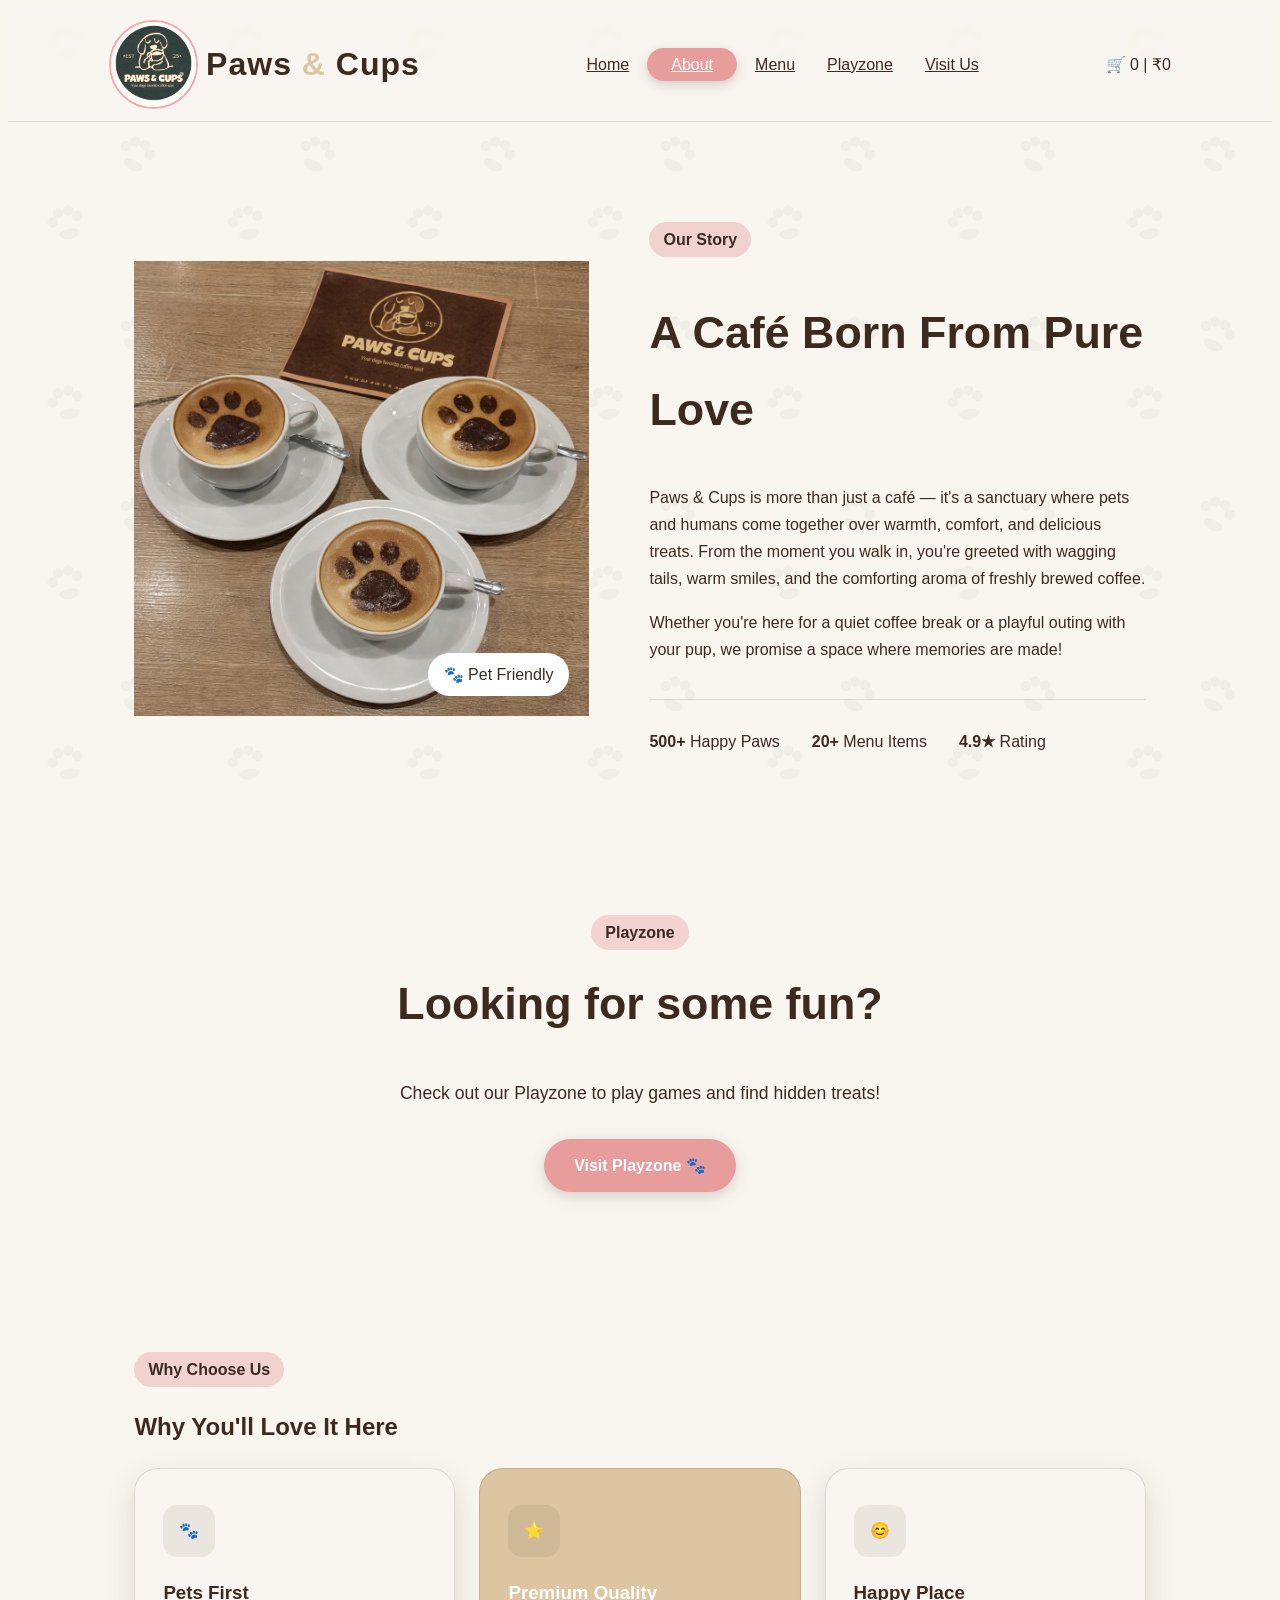
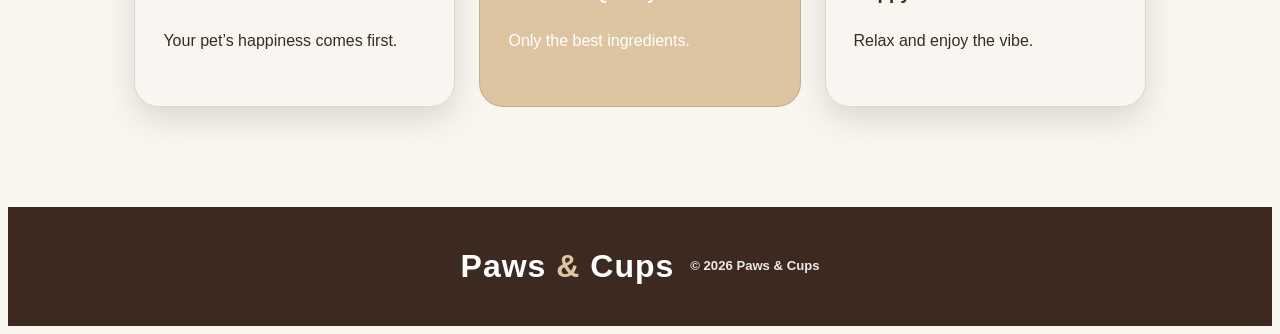
==== about2.html @ 86955c1f "Initial commit: Paws & Cups website redesign" ====
<!DOCTYPE html>
<html lang="en">
<head>
<meta charset="UTF-8">
<meta name="viewport" content="width=device-width, initial-scale=1.0">
<title>About Us - Paws & Cups</title>

<link rel="stylesheet" href="style2.css?v=2">
</head>
<body>
<!-- NAVBAR -->
<header>
  <nav class="navbar">
    <div class="logo-area">
      <img src="images/logo.png" class="logo">
      <span class="cafe-name">Paws <span class="and-sign">&</span> Cups</span>
    </div>

    <ul class="nav-links">
      <li><a href="index2.html">Home</a></li>
      <li><a href="about2.html" class="active-link">About</a></li>
      <li><a href="menu2.html">Menu</a></li>
      <li><a href="Playzone.html">Playzone</a></li>
      <li><a href="contact2.html">Visit Us</a></li>
    </ul>
    <div class="menu-icon">☰</div>

<div class="cart-box">
  🛒 <span id="cart-count">0</span> | <span id="cart-total">₹0</span>
</div>
  </nav>
</header>

<!-- ABOUT -->
<section class="about">
  <div class="about-img-box">
    <img src="images/Cappuccino.png">
    <div class="about-img-note">🐾 Pet Friendly</div>
  </div>

  <div class="about-text">
    <span class="section-tag">Our Story</span>
    <h2>A Café Born From Pure Love</h2>
    <p>Paws & Cups is more than just a café — it's a sanctuary where pets and humans come together over warmth, comfort, and delicious treats.
    From the moment you walk in, you're greeted with wagging tails, warm smiles, and the comforting aroma of freshly brewed coffee.
    </p>
    <p>Whether you're here for a quiet coffee break or a playful outing with your pup, we promise a space where memories are made!</p>

    <div class="about-numbers">
      <div><strong>500+</strong><span> Happy Paws</span></div>
      <div><strong>20+</strong><span> Menu Items</span></div>
      <div><strong>4.9★</strong><span> Rating</span></div>
    </div>
  </div>
</section>

<!-- PLAYZONE CTA -->
<section style="text-align: center; padding: 60px 10%; background-color: var(--pink-light);">
  <span class="section-tag">Playzone</span>
  <h2 style="margin-top: 15px; font-family: var(--main-font); font-size: clamp(2rem, 3.5vw, 2.8rem);">Looking for some fun?</h2>
  <p style="margin-bottom: 30px; font-weight: 500; font-size: 1.1rem;">Check out our Playzone to play games and find hidden treats!</p>
  <a href="Playzone.html" class="pink-btn">Visit Playzone 🐾</a>
</section>

<!-- WHY -->
<section class="why">
  <span class="section-tag">Why Choose Us</span>
  <h2>Why You'll Love It Here</h2>

  <div class="why-row">
    <div class="why-box">
      <div class="why-icon">🐾</div>
      <h3>Pets First</h3>
      <p>Your pet’s happiness comes first.</p>
    </div>

    <div class="why-box why-box-pink">
      <div class="why-icon">⭐</div>
      <h3>Premium Quality</h3>
      <p>Only the best ingredients.</p>
    </div>

    <div class="why-box">
      <div class="why-icon">😊</div>
      <h3>Happy Place</h3>
      <p>Relax and enjoy the vibe.</p>
    </div>
  </div>
</section>

<footer>
  <div class="footer-middle">
    <span class="cafe-name small">Paws <span class="and-sign">&</span> Cups</span>
    <p>© 2026 Paws & Cups</p>
  </div>
</footer>
<script src="script.js"></script>
</body>
</html>
---- style2.css ----
:root {
  --pink-light:  #F9F6F0;
  --pink-mid:    #E89D9D;
  --pink-main:   #DDC5A2;
  --green:       #A9CDE5;
  --dark:        #3C2A21;
  --card-bg:     rgba(249, 246, 240, 0.9);
  --border:      rgba(60, 42, 33, 0.15);
  --pink-gradient:      #E89D9D;
  --pink-gradient-dark: #D68181;
  --box-shadow:  0 12px 30px rgba(60, 42, 33, 0.15);
  --round:       24px;
  --round-small: 14px;
  --main-font:   'Verdana', sans-serif;
}

html {
  scroll-behavior: smooth;
}
body {
  font-family: var(--main-font);
  background-color: var(--pink-light);
  background-image: url("data:image/svg+xml,%3Csvg width='120' height='120' xmlns='http://www.w3.org/2000/svg'%3E%3Cg fill='%233C2A21' fill-opacity='0.04'%3E%3Cg transform='translate(15, 15) rotate(-15)'%3E%3Cpath d='M25 32 C32 32 36 26 25 25 C14 24 18 32 25 32 Z' /%3E%3Ccircle cx='16' cy='18' r='3.5'/%3E%3Ccircle cx='21' cy='13' r='3.5'/%3E%3Ccircle cx='28' cy='13' r='3.5'/%3E%3Ccircle cx='33' cy='18' r='3.5'/%3E%3C/g%3E%3Cg transform='translate(75, 75) rotate(20)'%3E%3Cpath d='M25 32 C32 32 36 26 25 25 C14 24 18 32 25 32 Z' /%3E%3Ccircle cx='16' cy='18' r='3.5'/%3E%3Ccircle cx='21' cy='13' r='3.5'/%3E%3Ccircle cx='28' cy='13' r='3.5'/%3E%3Ccircle cx='33' cy='18' r='3.5'/%3E%3C/g%3E%3C/g%3E%3C/svg%3E");
  background-size: 180px 180px;
  background-attachment: fixed;
  color: var(--dark);
  line-height: 1.7;
  animation: fadeIn 0.8s ease-out forwards;
}
img {
  display: block;
  max-width: 100%;
}
.navbar {
  display: flex;
  justify-content: space-between;
  align-items: center;
  padding: 12px 8%;
  background: var(--card-bg);
  border-bottom: 1px solid var(--border);
}
.logo-area {
  display: flex;
  align-items: center;
  gap: 8px;
}
.logo {
  width: 85px;
  height: 85px;
  border-radius: 50%;
  object-fit: cover;
  border: 2px solid var(--pink-mid);
  filter: sepia(0.25) hue-rotate(-20deg) saturate(1.15);
}
.cafe-name {
  font-family: var(--main-font);
  font-size: 2rem;
  font-weight: 700;
  letter-spacing: 1px;
}
.and-sign {
  color: var(--pink-main);
}
.nav-links {
  display: flex;
  align-items: center;
  gap: 4px;
  list-style: none;
}
.menu-icon {
  display: none;
  font-size: 1.5rem;
}
.nav-links a {
  padding: 7px 14px;
  border-radius: 50px;
  color: var(--dark);
  font-weight: 500;
}
.nav-links a:hover {
  background: var(--pink-light);
  color: var(--green);
}
.active-link {
  background: var(--pink-gradient) !important;
  color: #fff !important;
  padding: 8px 24px !important;
  box-shadow: 0 4px 12px rgba(60, 42, 33, 0.2);
  transition: all 0.3s ease;
}
.active-link:hover {
  background: var(--pink-gradient-dark) !important;
  transform: translateY(-2px);
  box-shadow: 0 6px 16px rgba(60, 42, 33, 0.3);
}
.home-section {
  position: relative;
  min-height: 600px;
  height: 100vh;
  display: flex;
  align-items: center;
  justify-content: center;
  text-align: center;
  color: #fff;
  background: linear-gradient(rgba(60, 42, 33, 0.55), rgba(60, 42, 33, 0.55)), url('images/cafe.jpeg') center / cover no-repeat;
  background-attachment: fixed;
}
.home-text {
  position: relative;
  z-index: 2;
  max-width: 680px;
  margin: 0 auto;
  padding: 0 24px;
  text-shadow: 0 4px 15px rgba(0, 0, 0, 0.6);
}
.top-tag {
  display: inline-block;
  padding: 6px 18px;
  border-radius: 50px;
  border: 1px solid rgba(255, 255, 255, 0.6);
  background: transparent;
  color: #fff;
  margin-bottom: 24px;
  font-weight: 700;
  letter-spacing: 0.5px;
}
.home-section h1 {
  font-family: var(--main-font);
  font-size: clamp(2.6rem, 6vw, 4.2rem);
  line-height: 1.15;
}
.home-section p {
  color: #fff;
  margin-bottom: 36px;
  font-weight: 700;
  font-size: 1.1rem;
}
.home-buttons {
  display: flex;
  justify-content: center;
  gap: 14px;
}
.scroll-arrow {
  position: absolute;
  bottom: 24px;
}
.pink-btn,
.clear-btn {
  display: inline-block;
  text-decoration: none;
  border-radius: 50px;
  padding: 13px 30px;
  font-weight: 700;
  transition: all 0.3s ease;
}
.pink-btn {
  background: var(--pink-gradient);
  color: #fff;
  border: none;
  box-shadow: 0 4px 15px rgba(60, 42, 33, 0.2);
}
.pink-btn:hover {
  background: var(--pink-gradient-dark);
  box-shadow: 0 6px 20px rgba(60, 42, 33, 0.3);
  transform: translateY(-3px) scale(1.03);
}
.clear-btn {
  background: rgba(255, 255, 255, 0.15);
  color: #fff;
  border: 1px solid #fff;
}
.clear-btn:hover {
  background: #fff;
  color: var(--dark);
  transform: translateY(-3px) scale(1.03);
}
.about {
  display: flex;
  align-items: center;
  gap: 60px;
  padding: clamp(60px, 10vw, 100px) 10%;
  background: transparent;
}
.about-img-box {
  flex: 0 0 45%;
  position: relative;
}
.about-img-note {
  position: absolute;
  bottom: 20px;
  right: 20px;
  background: #fff;
  padding: 8px 16px;
  border-radius: 50px;
}
.about-text h2 {
  font-family: var(--main-font);
  font-size: clamp(2rem, 3.5vw, 2.8rem);
}
.about-numbers {
  display: flex;
  gap: 32px;
  margin-top: 36px;
  padding-top: 28px;
  border-top: 1px solid var(--border);
}
.offerings {
  padding: clamp(60px, 10vw, 100px) 10%;
  background: transparent;
}
.section-tag {
  display: inline-block;
  padding: 4px 14px;
  border-radius: 50px;
  background: rgba(232, 157, 157, 0.4);
  color: var(--dark);
  font-weight: 600;
}
.cards {
  display: flex;
  gap: 24px;
}
.card {
  flex: 1;
  padding: 36px 28px;
  border-radius: var(--round);
  background: var(--dark);
  color: #ffffff;
  border: 1px solid rgba(255, 255, 255, 0.1);
  box-shadow: 0 10px 30px rgba(60, 42, 33, 0.2);
}
.card:hover {
  transform: translateY(-8px);
  background: #4a352b;
  box-shadow: 0 15px 40px rgba(60, 42, 33, 0.35);
}
.card-icon {
  width: 56px;
  height: 56px;
  border-radius: 14px;
  display: flex;
  align-items: center;
  justify-content: center;
  background: var(--pink-main);
  margin-bottom: 20px;
  font-size: 1.5rem;
}
.card-special {
  background: var(--pink-mid);
  color: #ffffff;
  border-color: rgba(255, 255, 255, 0.2);
}
.card-label {
  display: inline-block;
  margin-top: 16px;
  padding: 4px 12px;
  border-radius: 50px;
  background: #ffffff;
  color: var(--dark);
  font-weight: 700;
  font-size: 0.85rem;
  box-shadow: 0 4px 10px rgba(0,0,0,0.1);
}
.menu {
  padding: clamp(60px, 10vw, 100px) 10%;
  background: transparent;
}
.menu-top-section {
  text-align: center;
  margin-bottom: 50px;
}
.menu-tag {
  font-size: 1.3rem;
  padding: 8px 20px;
}
.menu-title {
  font-family: var(--main-font);
  font-size: clamp(2.5rem, 4.5vw, 3.5rem);
  margin-top: 15px;
  margin-bottom: 30px;
}
.search-box {
  display: block;
  margin: 30px auto;
  padding: 18px 28px 18px 55px;
  font-size: 1.15rem;
  font-family: inherit;
  border-radius: 60px;
  border: 2px solid rgba(60, 42, 33, 0.1);
  width: 100%;
  max-width: 550px;
  outline: none;
  background: #ffffff url("data:image/svg+xml,%3Csvg xmlns='http://www.w3.org/2000/svg' width='20' height='20' viewBox='0 0 24 24' fill='none' stroke='%233C2A21' stroke-width='2' stroke-linecap='round' stroke-linejoin='round'%3E%3Ccircle cx='11' cy='11' r='8'%3E%3C/circle%3E%3Cline x1='21' y1='21' x2='16.65' y2='16.65'%3E%3C/line%3E%3C/svg%3E") no-repeat 22px center;
  box-shadow: 
    0 10px 25px rgba(60, 42, 33, 0.05),
    inset 0 2px 5px rgba(255, 255, 255, 0.5);
  transition: all 0.4s cubic-bezier(0.175, 0.885, 0.32, 1.275);
  color: var(--dark);
}

.search-box::placeholder {
  color: rgba(60, 42, 33, 0.4);
  font-weight: 400;
}

.search-box:focus {
  border-color: var(--pink-mid);
  width: 100%;
  max-width: 580px;
  box-shadow: 
    0 15px 35px rgba(232, 157, 157, 0.2),
    0 0 0 4px rgba(232, 157, 157, 0.05);
  transform: translateY(-2px);
}
.qty-control {
  display: flex;
  align-items: center;
  gap: 12px;
  background: rgba(232, 157, 157, 0.2);
  border-radius: 50px;
  padding: 4px 6px;
}
.qty-btn {
  background: var(--pink-main);
  color: #fff;
  border: none;
  border-radius: 50%;
  width: 28px;
  height: 28px;
  display: flex;
  align-items: center;
  justify-content: center;
  cursor: pointer;
  font-weight: bold;
  font-size: 1.2rem;
  transition: all 0.2s ease;
}
.qty-btn:hover {
  background: var(--pink-gradient-dark);
  transform: scale(1.1);
}
.qty-text {
  font-weight: bold;
  color: var(--dark);
  min-width: 20px;
}
.menu-row {
  display: flex;
  flex-wrap: wrap;
  justify-content: center;
  align-items: flex-start;
  gap: 24px;
}
.menu-card {
  flex: 1 1 300px;
  border-radius: var(--round);
  background: var(--dark);
  color: #fff;
  border: 1px solid var(--border);
  box-shadow: var(--box-shadow);
  cursor: pointer;
}
.menu-card-top {
  display: flex;
  flex-direction: column;
  align-items: center;
  gap: 6px;
  padding: 24px 20px 16px;
}
.menu-photo {
  width: 100%;
  height: 220px;
  object-fit: cover;
  display: block;
  border-top: 1px solid var(--border);
  border-bottom: 1px solid var(--border);
}
.menu-emoji {
  font-size: 28px;
}
.menu-list li {
  display: flex;
  justify-content: center;
  align-items: center;
  gap: 20px;
  padding: 16px 28px;
  text-align: center;
  border-bottom: 1px solid var(--border);
  cursor: pointer;
  transition: all 0.3s ease;
}
.menu-list li:hover { 
  background: rgba(232, 157, 157, 0.4); 
  transform: translateX(5px); 
}
.price {
  font-weight: 600;
  color: var(--pink-main);
}
.why {
  padding: clamp(60px, 10vw, 100px) 10%;
  background: transparent;
}
.why-row {
  display: flex;
  gap: 24px;
}
.why-box {
  flex: 1;
  padding: 36px 28px;
  border-radius: var(--round);
  background: var(--card-bg);
  border: 1px solid var(--border);
  box-shadow: var(--box-shadow);
  color: var(--dark);
}
.why-box-pink {
  background: var(--pink-main);
  color: #fff;
  box-shadow: none;
}
.why-icon {
  width: 52px;
  height: 52px;
  border-radius: 14px;
  display: flex;
  align-items: center;
  justify-content: center;
  margin-bottom: 20px;
  background: rgba(60, 42, 33, 0.08);
}
.contact {
  padding: clamp(60px, 10vw, 100px) 10%;
  background: transparent;
}
.contact-inner {
  display: flex;
  gap: 60px;
  max-width: 900px;
  margin: 0 auto;
}
.contact-details {
  display: flex;
  flex-direction: column;
  gap: 20px;
  flex: 1;
}
.contact-item {
  display: flex;
  align-items: flex-start;
  gap: 16px;
}
.contact-icon {
  width: 44px;
  height: 44px;
  border-radius: var(--round-small);
  background: var(--card-bg);
  border: 1px solid var(--border);
  display: flex;
  align-items: center;
  justify-content: center;
}
.contact-item:nth-child(1) .contact-icon { background-image: url('images/pin.jpeg');   background-repeat: no-repeat; background-position: center; background-size: 30px; }
.contact-item:nth-child(2) .contact-icon { background-image: url('images/phone.jpeg'); background-repeat: no-repeat; background-position: center; background-size: 30px; }
.contact-item:nth-child(3) .contact-icon { background-image: url('images/mail.jpeg');  background-repeat: no-repeat; background-position: center; background-size: 30px; }
.contact-item:nth-child(4) .contact-icon { background-image: url('images/clock.jpeg'); background-repeat: no-repeat; background-position: center; background-size: 30px; }

.contact-item strong {
  font-size: 0.75rem;
  font-weight: 600;
  letter-spacing: 0.08em;
  text-transform: uppercase;
  color: rgba(60, 42, 33, 0.5);
  margin-bottom: 2px;
}
.contact-item span {
  font-size: 0.93rem;
  font-weight: 500;
  color: var(--dark);
}
footer {
  background: var(--dark);
  padding: 32px 10%;
}
.footer-middle {
  display: flex;
  justify-content: center;
  align-items: center;
  gap: 16px;
  flex-wrap: wrap;
  text-align: center;
}
footer .cafe-name {
  color: #fff;
  font-weight: 700;
}
footer p {
  color: rgba(255, 255, 255, 0.9);
  font-size: 0.82rem;
  font-weight: 700;
}
@media (max-width: 900px) {
  .about { gap: 40px; }
  .cards, .menu-row, .why-row { gap: 16px; }
  .contact-inner { gap: 40px; }
}

@media (max-width: 768px) {
  .menu-icon { display: flex; cursor: pointer; }
  .cafe-name { font-size: 2rem; }
  .nav-links {
    position: absolute;
    top: 72px;
    right: 0;
    width: 220px;
    background: var(--pink-light);
    flex-direction: column;
    padding: 12px 0;
    display: none;
    box-shadow: var(--box-shadow);
    border-radius: 0 0 var(--round) var(--round);
    border: 1px solid var(--border);
    z-index: 1000;
  }
  .nav-links.active {
    display: flex;
  }

  .nav-links li a { display: block; padding: 10px 24px; }

  .cards, .menu-row, .why-row,.about,.contact-inner { flex-direction: column; }

  .footer-middle { flex-direction: column; }
}
@media (max-width: 480px) {
  .navbar { padding: 0 5%; }
  .home-section h1 { font-size: 2.3rem; }
}
@keyframes fadeIn {
  from { opacity: 0; transform: translateY(15px); }
  to   { opacity: 1; transform: translateY(0); }
}

/* ═══════════════════════════════════════════
   CONTACT PAGE — contact2.html
═══════════════════════════════════════════ */

/* Mode Strip */
.mode-strip {
  display: flex;
  align-items: center;
  justify-content: center;
  gap: 1.1rem;
  padding: 0.55rem 2rem;
  background: var(--card-bg);
  border-bottom: 1px solid var(--border);
}
.mode-label {
  font-size: 0.72rem;
  font-weight: 600;
  letter-spacing: 0.12em;
  text-transform: uppercase;
  color: rgba(60, 42, 33, 0.4);
  user-select: none;
  transition: color 0.3s;
}
.mode-label.on { color: var(--pink-mid); }

.toggle-pill {
  width: 50px;
  height: 25px;
  background: rgba(60, 42, 33, 0.12);
  border: 1.5px solid rgba(60, 42, 33, 0.15);
  border-radius: 13px;
  position: relative;
  cursor: pointer;
  transition: background 0.4s, border-color 0.4s;
  flex-shrink: 0;
  outline: none;
}
.toggle-pill.active { background: var(--pink-mid); border-color: var(--pink-mid); }
.toggle-knob {
  position: absolute;
  top: 2px; left: 2px;
  width: 17px; height: 17px;
  background: #fff;
  border-radius: 50%;
  transition: transform 0.4s cubic-bezier(0.34, 1.56, 0.64, 1);
  box-shadow: 0 1px 4px rgba(0,0,0,0.18);
}
.toggle-pill.active .toggle-knob { transform: translateX(25px); }

/* Contact page layout */
.contact-page {
  max-width: 1060px;
  margin: 0 auto;
  padding: clamp(40px, 6vw, 70px) 10% clamp(60px, 8vw, 100px);
}
.contact-hero {
  text-align: center;
  margin-bottom: 2.5rem;
}
.contact-hero h2 {
  font-family: var(--main-font);
  font-size: clamp(1.8rem, 4vw, 2.8rem);
  margin: 0.6rem 0 0.5rem;
}
.contact-hero p {
  color: rgba(60, 42, 33, 0.6);
  font-size: 0.95rem;
}
.contact-grid {
  display: grid;
  grid-template-columns: 1fr 1fr;
  gap: 1.6rem;
}

/* Contact Cards */
.contact-card {
  background: var(--card-bg);
  border: 1px solid var(--border);
  border-radius: var(--round);
  padding: 2rem;
  box-shadow: 0 6px 20px rgba(60, 42, 33, 0.08);
  transition: box-shadow 0.35s;
}
.contact-card:hover { box-shadow: var(--box-shadow); }
.contact-card-title {
  font-family: var(--main-font);
  font-size: 1.1rem;
  font-weight: 700;
  color: var(--dark);
  margin-bottom: 1.4rem;
}

/* Full-width cards */
.map-card, .msg-card { grid-column: 1 / -1; }

/* Form fields */
.field { display: flex; flex-direction: column; gap: 0.38rem; margin-bottom: 0.95rem; }
.field:last-of-type { margin-bottom: 0; }
.field label {
  font-size: 0.68rem;
  font-weight: 600;
  letter-spacing: 0.12em;
  text-transform: uppercase;
  color: rgba(60, 42, 33, 0.5);
}
.field input, .field select {
  background: rgba(255,255,255,0.75);
  border: 1.5px solid var(--border);
  border-radius: var(--round-small);
  padding: 0.62rem 0.92rem;
  font-family: var(--main-font);
  font-size: 0.88rem;
  color: var(--dark);
  outline: none;
  width: 100%;
  transition: border-color 0.3s, box-shadow 0.3s;
}
.field input::placeholder { color: rgba(60, 42, 33, 0.4); }
.field input:focus, .field select:focus {
  border-color: var(--pink-mid);
  box-shadow: 0 0 0 3px rgba(232, 157, 157, 0.2);
  background: #fff;
}
.contact-grid2 { display: grid; grid-template-columns: 1fr 1fr; gap: 0.9rem; }

/* Seat pills */
.seat-row { display: flex; gap: 0.5rem; flex-wrap: wrap; }
.seat-pill {
  padding: 0.4rem 0.9rem;
  border-radius: 50px;
  border: 1.5px solid var(--border);
  background: rgba(255,255,255,0.55);
  font-family: var(--main-font);
  font-size: 0.78rem;
  font-weight: 500;
  color: rgba(60, 42, 33, 0.7);
  cursor: pointer;
  user-select: none;
  transition: all 0.28s ease;
}
.seat-pill:hover { border-color: var(--pink-mid); color: var(--pink-mid); background: rgba(232,157,157,0.07); }
.seat-pill.sel {
  background: var(--pink-gradient);
  border-color: var(--pink-gradient);
  color: #fff;
  font-weight: 600;
  box-shadow: 0 3px 12px rgba(232,157,157,0.35);
}

/* Birthday toggle */
.bday-toggle {
  display: flex;
  align-items: center;
  justify-content: space-between;
  padding: 0.85rem 1.1rem;
  margin: 1rem 0;
  background: rgba(255,255,255,0.5);
  border: 1.5px dashed var(--border);
  border-radius: var(--round-small);
  cursor: pointer;
  transition: background 0.3s, border-color 0.3s;
}
.bday-toggle:hover { background: rgba(232,157,157,0.06); border-color: var(--pink-mid); }
.bday-toggle.on { background: rgba(232,157,157,0.08); border-color: var(--pink-mid); border-style: solid; }
.bday-left { display: flex; align-items: center; gap: 0.75rem; }
.bday-icon { font-size: 1.05rem; line-height: 1; }
.bday-text { font-size: 0.86rem; font-weight: 500; color: var(--dark); }
.bday-sub { font-size: 0.71rem; color: rgba(60, 42, 33, 0.5); margin-top: 0.1rem; }
.bday-check-box {
  width: 21px; height: 21px;
  border-radius: 6px;
  border: 1.5px solid var(--border);
  background: #fff;
  display: flex; align-items: center; justify-content: center;
  flex-shrink: 0;
  font-size: 0; color: #fff;
  transition: all 0.3s ease;
}
.bday-toggle.on .bday-check-box { background: var(--pink-mid); border-color: var(--pink-mid); font-size: 11px; }

/* Book button (extends .pink-btn) */
.book-btn {
  width: 100%;
  margin-top: 0.5rem;
  border-radius: 50px;
  position: relative;
  overflow: hidden;
}
.btn-ripple {
  position: absolute;
  border-radius: 50%;
  background: rgba(255,255,255,0.28);
  transform: scale(0);
  animation: rpl 0.55s linear;
  pointer-events: none;
}
@keyframes rpl { to { transform: scale(4); opacity: 0; } }

/* Info card items */
.info-item {
  display: flex;
  align-items: flex-start;
  gap: 1rem;
  padding: 1rem 0;
  border-bottom: 1px solid var(--border);
  transition: padding-left 0.3s;
}
.info-item:last-child { border-bottom: none; padding-bottom: 0; }
.info-item:first-child { padding-top: 0; }
.info-item:hover { padding-left: 4px; }
.info-icon {
  width: 36px; height: 36px;
  background: var(--card-bg);
  border: 1px solid var(--border);
  border-radius: var(--round-small);
  display: flex; align-items: center; justify-content: center;
  flex-shrink: 0; font-size: 0.95rem;
  transition: background 0.3s, transform 0.3s;
}
.info-item:hover .info-icon { background: var(--pink-mid); transform: scale(1.06); }
.info-label {
  font-size: 0.67rem;
  font-weight: 600;
  text-transform: uppercase;
  letter-spacing: 0.11em;
  color: rgba(60, 42, 33, 0.5);
  margin-bottom: 0.2rem;
}
.info-val { font-size: 0.9rem; color: var(--dark); }
.yappy { display: none; font-size: 0.75rem; font-weight: 600; color: var(--pink-mid); margin-top: 0.25rem; }
body.pet-mode .yappy { display: block; }
body.pet-mode .hours-val { opacity: 0.4; text-decoration: line-through; }

/* Map card */
.map-wrap {
  width: 100%;
  height: 210px;
  border-radius: var(--round-small);
  background: rgba(249,246,240,0.6);
  position: relative;
  overflow: hidden;
  border: 1px solid var(--border);
}
.map-wrap::before {
  content: '';
  position: absolute;
  inset: 0;
  background:
    linear-gradient(90deg, transparent 45%, rgba(255,255,255,0.5) 45%, rgba(255,255,255,0.5) 55%, transparent 55%),
    linear-gradient(0deg, transparent 35%, rgba(255,255,255,0.5) 35%, rgba(255,255,255,0.5) 45%, transparent 45%);
}
.map-block { position: absolute; background: rgba(60, 42, 33, 0.08); border-radius: 3px; }
.map-pin-wrap {
  position: absolute;
  top: 50%; left: 50%;
  transform: translate(-50%, -60%);
  display: flex; flex-direction: column; align-items: center;
  animation: mapfloat 3.5s ease-in-out infinite;
}
@keyframes mapfloat {
  0%, 100% { transform: translate(-50%, -60%); }
  50% { transform: translate(-50%, -68%); }
}
.map-bubble {
  background: var(--pink-gradient);
  color: #fff;
  padding: 0.48rem 1.1rem;
  border-radius: 50px;
  font-size: 0.8rem;
  font-weight: 600;
  white-space: nowrap;
  box-shadow: 0 4px 18px rgba(232,157,157,0.4);
  letter-spacing: 0.03em;
  display: flex; align-items: center; gap: 0.45rem;
}
.map-bubble-tail {
  width: 0; height: 0;
  border-left: 7px solid transparent;
  border-right: 7px solid transparent;
  border-top: 9px solid var(--pink-gradient);
}

/* Message card */
.msg-grid { display: grid; grid-template-columns: 1fr 1fr; gap: 0.9rem; margin-bottom: 1rem; }
.msg-card textarea {
  background: rgba(255,255,255,0.75);
  border: 1.5px solid var(--border);
  border-radius: var(--round-small);
  padding: 0.68rem 0.92rem;
  font-family: var(--main-font);
  font-size: 0.88rem;
  color: var(--dark);
  outline: none;
  resize: vertical;
  min-height: 100px;
  width: 100%;
  transition: border-color 0.3s, box-shadow 0.3s;
}
.msg-card textarea:focus { border-color: var(--pink-mid); box-shadow: 0 0 0 3px rgba(232, 157, 157, 0.2); }
.msg-card textarea::placeholder { color: rgba(60, 42, 33, 0.4); }
.send-btn { margin-top: 0.5rem; }
#status { font-size: 0.82rem; margin-top: 0.6rem; min-height: 1.2em; transition: color 0.3s; }

/* Modal */
.modal-backdrop {
  position: fixed; inset: 0; z-index: 900;
  background: rgba(60, 42, 33, 0.35);
  backdrop-filter: blur(6px);
  display: flex; align-items: center; justify-content: center;
  opacity: 0; pointer-events: none;
  transition: opacity 0.4s;
}
.modal-backdrop.show { opacity: 1; pointer-events: all; }
.modal-card {
  background: var(--card-bg);
  border-radius: var(--round);
  padding: 3rem 3.2rem;
  text-align: center;
  max-width: 380px;
  width: 90%;
  box-shadow: 0 24px 80px rgba(60, 42, 33, 0.22);
  transform: translateY(20px) scale(0.95);
  transition: transform 0.5s cubic-bezier(0.22, 1, 0.36, 1);
  border: 1px solid var(--border);
}
.modal-backdrop.show .modal-card { transform: translateY(0) scale(1); }
.modal-emoji { font-size: 3rem; display: block; margin-bottom: 1.1rem; animation: bob 2.5s ease-in-out infinite; }
@keyframes bob { 0%, 100% { transform: translateY(0); } 50% { transform: translateY(-7px); } }
.modal-card h3 { font-family: var(--main-font); font-size: 1.5rem; font-weight: 700; color: var(--dark); margin-bottom: 0.5rem; }
.modal-card p { font-size: 0.87rem; color: rgba(60, 42, 33, 0.6); line-height: 1.6; }
.modal-close { margin-top: 1.8rem; }

/* Confetti canvas */
#confetti-canvas { position: fixed; inset: 0; z-index: 9999; pointer-events: none; }

/* Pet mode body tint */
body.pet-mode {
  --pink-light: #faf0f5;
  --card-bg: rgba(255, 248, 251, 0.9);
  --pink-mid: #c4728e;
  --pink-gradient: #a0436e;
  --pink-gradient-dark: #8a2f5c;
}

/* Responsive */
@media (max-width: 700px) {
  .contact-grid { grid-template-columns: 1fr; }
  .map-card, .msg-card { grid-column: 1; }
  .contact-grid2, .msg-grid { grid-template-columns: 1fr; }
  .contact-page { padding: 2rem 5% 4rem; }
}
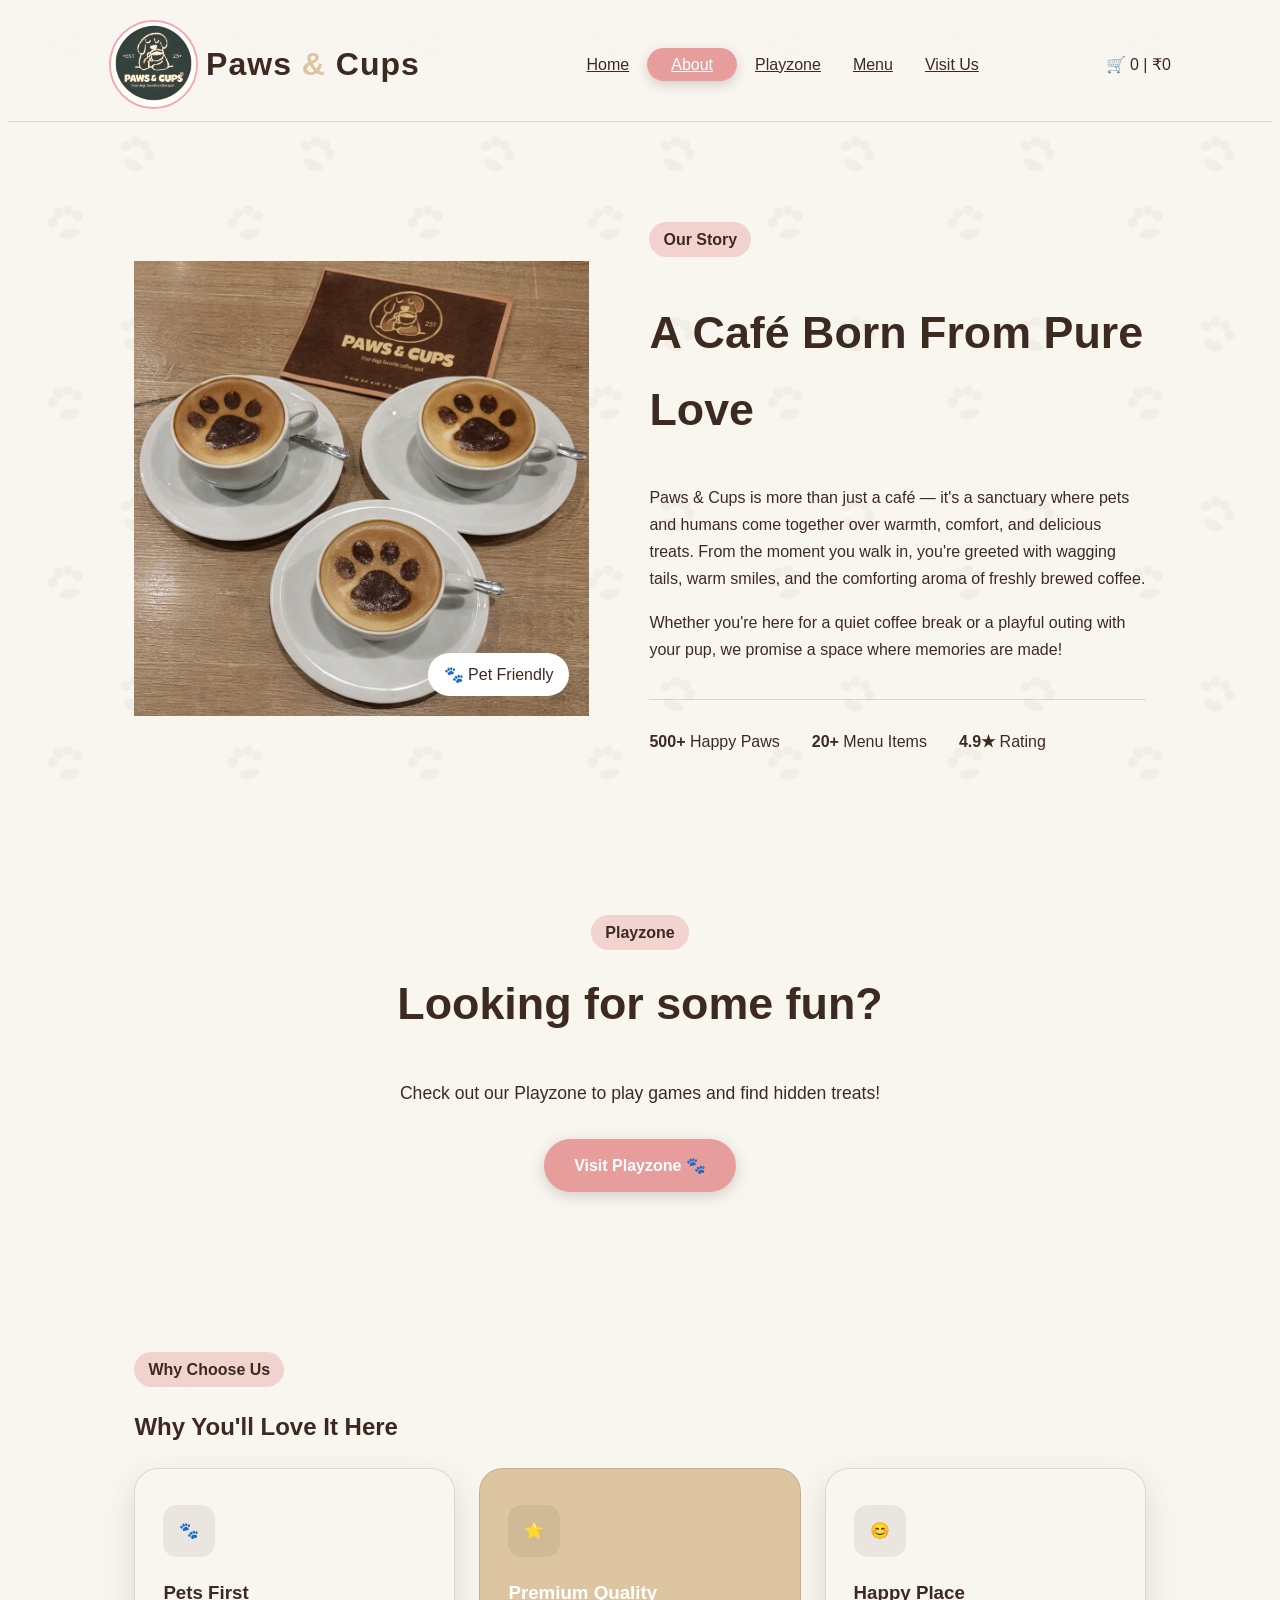
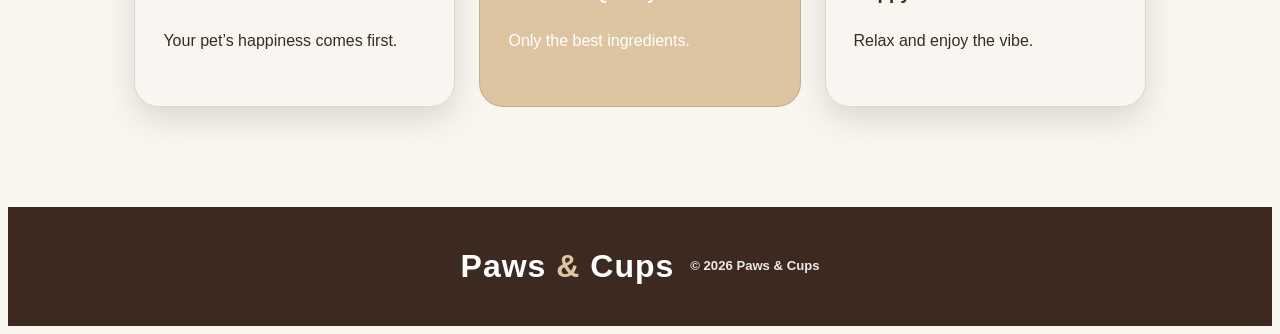
==== commit 23854739: "Reorder menu items in about2.html" ====
--- a/about2.html
+++ b/about2.html
@@ -17,10 +17,10 @@
     </div>
 
     <ul class="nav-links">
-      <li><a href="index2.html">Home</a></li>
+      <li><a href="index.html">Home</a></li>
       <li><a href="about2.html" class="active-link">About</a></li>
+      <li><a href="Playzone.html">Playzone</a></li>
       <li><a href="menu2.html">Menu</a></li>
-      <li><a href="Playzone.html">Playzone</a></li>
       <li><a href="contact2.html">Visit Us</a></li>
     </ul>
     <div class="menu-icon">☰</div>
@@ -96,4 +96,4 @@
 </footer>
 <script src="script.js"></script>
 </body>
-</html>+</html>
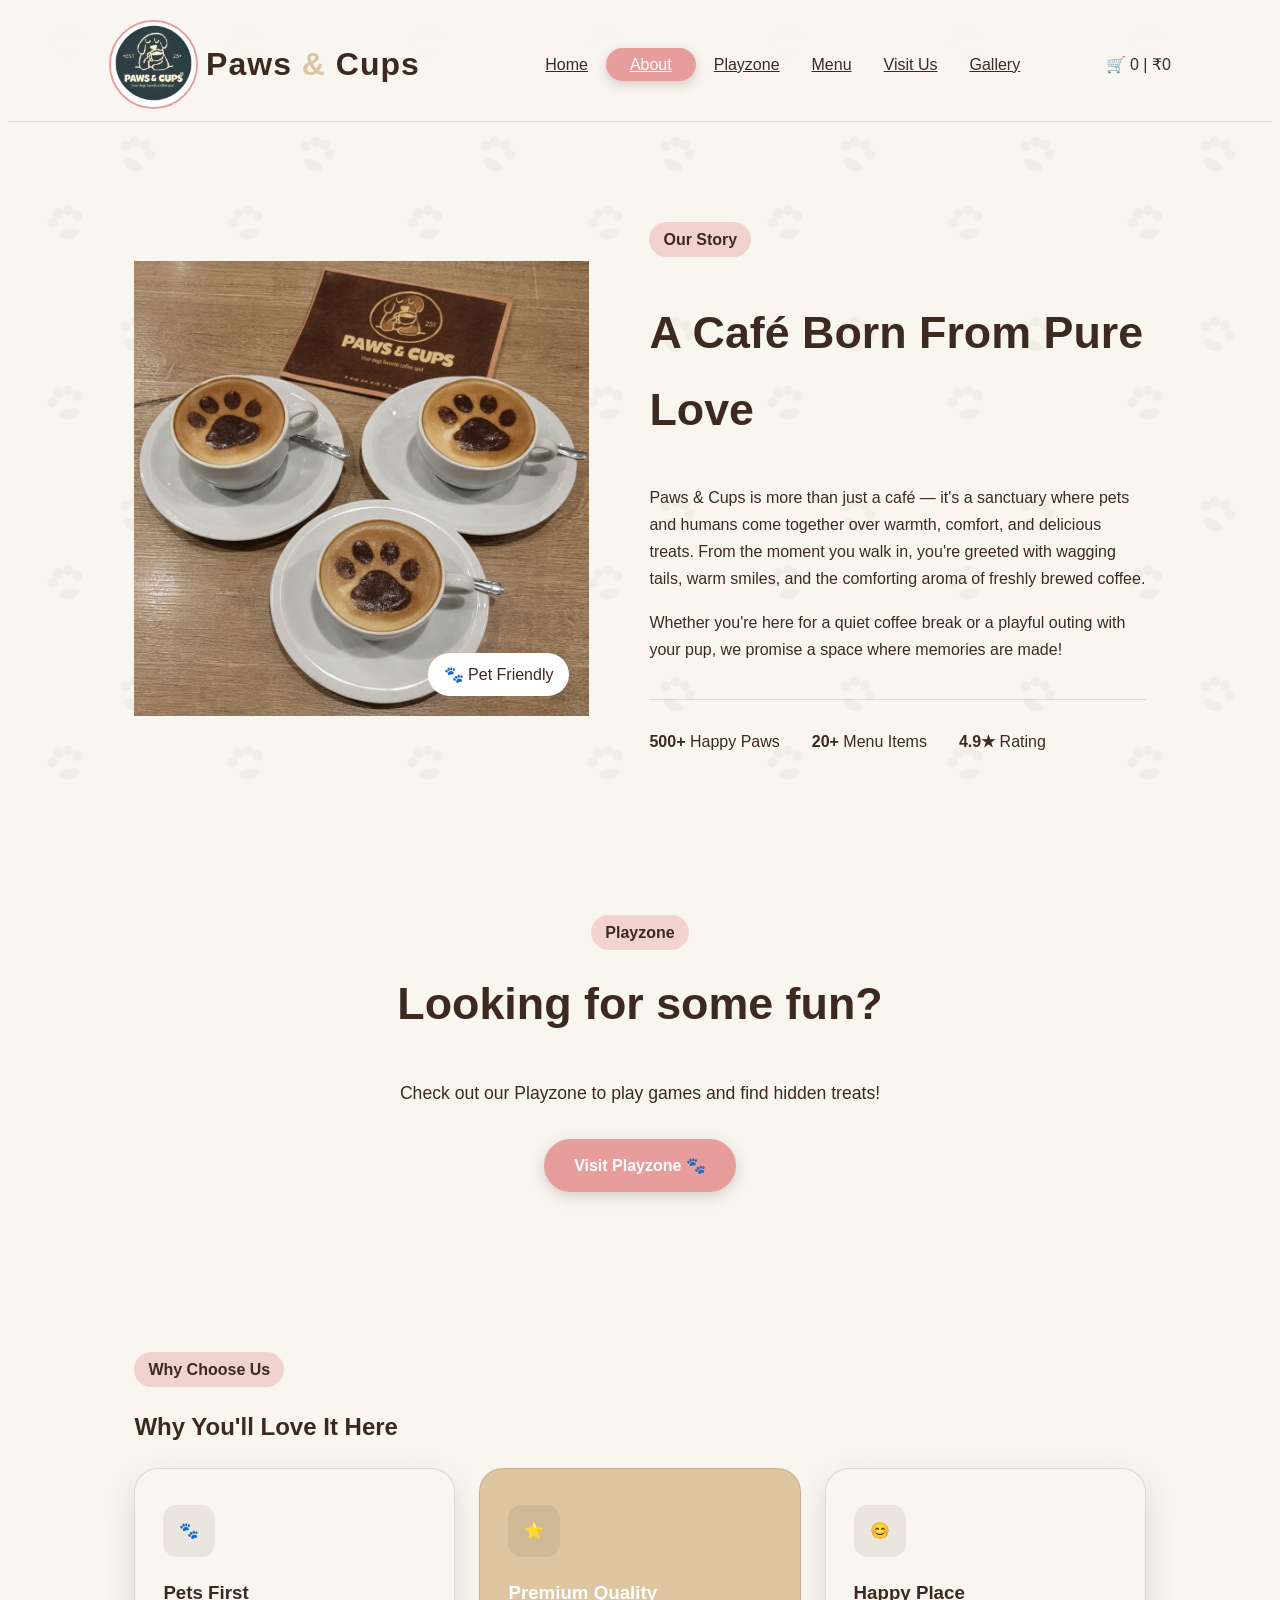
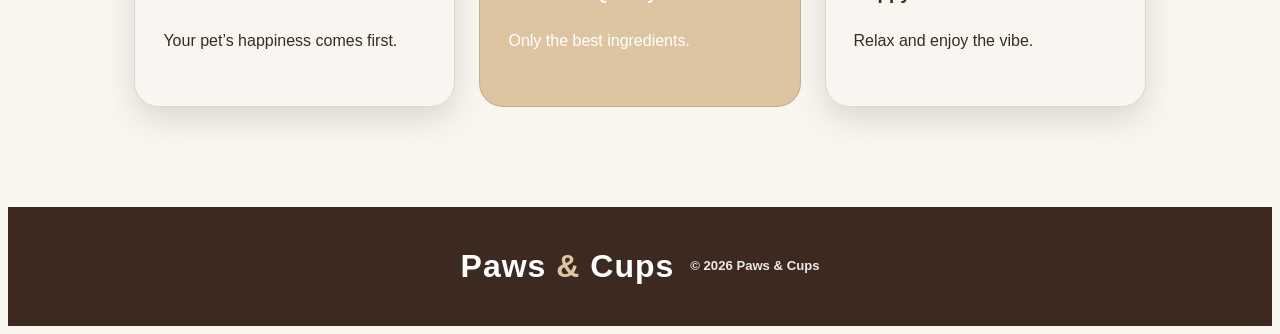
==== commit feb65da1: "Update about2.html" ====
--- a/about2.html
+++ b/about2.html
@@ -22,6 +22,7 @@
       <li><a href="Playzone.html">Playzone</a></li>
       <li><a href="menu2.html">Menu</a></li>
       <li><a href="contact2.html">Visit Us</a></li>
+      <li><a href="gallery.html">Gallery</a></li>
     </ul>
     <div class="menu-icon">☰</div>
 
--- a/style2.css
+++ b/style2.css
@@ -50,7 +50,6 @@
   border-radius: 50%;
   object-fit: cover;
   border: 2px solid var(--pink-mid);
-  filter: sepia(0.25) hue-rotate(-20deg) saturate(1.15);
 }
 .cafe-name {
   font-family: var(--main-font);
@@ -892,7 +891,232 @@
   .contact-grid2, .msg-grid { grid-template-columns: 1fr; }
   .contact-page { padding: 2rem 5% 4rem; }
 }
-
-
-
-
+/* ── REVIEWS SECTION ── */
+.reviews-section {
+  padding: clamp(60px, 10vw, 100px) 10%;
+  background: transparent;
+  text-align: center;
+}
+.reviews-section h2 {
+  font-family: var(--main-font);
+  font-size: clamp(1.6rem, 4vw, 2.4rem);
+  color: var(--dark);
+  margin: 0.6rem 0 0.4rem;
+}
+.reviews-sub {
+  color: rgba(60, 42, 33, 0.55);
+  font-size: 0.92rem;
+  margin-bottom: 2.5rem;
+}
+.reviews-track-wrap {
+  overflow: hidden;
+  position: relative;
+}
+.reviews-track-wrap::before,
+.reviews-track-wrap::after {
+  content: '';
+  position: absolute;
+  top: 0; bottom: 0;
+  width: 100px;
+  z-index: 2;
+  pointer-events: none;
+}
+.reviews-track-wrap::before { left: 0;  background: linear-gradient(to right, var(--pink-light), transparent); }
+.reviews-track-wrap::after  { right: 0; background: linear-gradient(to left,  var(--pink-light), transparent); }
+.reviews-track {
+  display: flex;
+  gap: 1.4rem;
+  padding: 1rem 0.5rem 1.5rem;
+  animation: scrollReviews 32s linear infinite;
+  width: max-content;
+}
+.reviews-track:hover { animation-play-state: paused; }
+@keyframes scrollReviews {
+  0%   { transform: translateX(0); }
+  100% { transform: translateX(-50%); }
+}
+.review-card {
+  background: var(--card-bg);
+  border: 1px solid var(--border);
+  border-radius: var(--round);
+  padding: 1.6rem;
+  width: 280px;
+  flex-shrink: 0;
+  text-align: left;
+  box-shadow: 0 6px 20px rgba(60, 42, 33, 0.08);
+  transition: transform 0.3s, box-shadow 0.35s;
+  cursor: default;
+}
+.review-card:hover {
+  transform: translateY(-6px);
+  box-shadow: var(--box-shadow);
+}
+.review-top {
+  display: flex;
+  align-items: center;
+  gap: 0.75rem;
+  margin-bottom: 1rem;
+}
+.reviewer-avatar {
+  width: 42px; height: 42px;
+  border-radius: 50%;
+  display: flex;
+  align-items: center;
+  justify-content: center;
+  font-size: 1.1rem;
+  font-weight: 700;
+  color: #fff;
+  flex-shrink: 0;
+}
+.reviewer-name {
+  font-family: var(--main-font);
+  font-weight: 700;
+  font-size: 0.88rem;
+  color: var(--dark);
+  margin: 0 0 2px;
+}
+.reviewer-pet {
+  font-size: 0.72rem;
+  color: rgba(60, 42, 33, 0.5);
+}
+.review-stars {
+  font-size: 0.85rem;
+  letter-spacing: 2px;
+  margin-bottom: 0.6rem;
+  color: var(--pink-mid);
+}
+.review-text {
+  font-size: 0.83rem;
+  color: rgba(60, 42, 33, 0.75);
+  line-height: 1.65;
+  margin: 0;
+}
+.review-tag {
+  display: inline-block;
+  margin-top: 0.85rem;
+  background: rgba(232, 157, 157, 0.18);
+  color: var(--dark);
+  font-size: 0.67rem;
+  font-weight: 600;
+  letter-spacing: 0.1em;
+  text-transform: uppercase;
+  padding: 3px 12px;
+  border-radius: 50px;
+  border: 1px solid var(--border);
+}
+.write-review-wrap {
+  margin-top: 2.5rem;
+}
+.write-review-wrap p {
+  color: rgba(60, 42, 33, 0.55);
+  font-size: 0.88rem;
+  margin-bottom: 1rem;
+}
+
+/* Review Modal */
+.review-modal-backdrop {
+  display: none;
+  position: fixed;
+  inset: 0;
+  background: rgba(60, 42, 33, 0.35);
+  backdrop-filter: blur(6px);
+  z-index: 950;
+  align-items: center;
+  justify-content: center;
+}
+.review-modal-backdrop.open { display: flex; }
+.review-modal {
+  background: var(--card-bg);
+  border: 1px solid var(--border);
+  border-radius: var(--round);
+  padding: 2.4rem 2.6rem;
+  width: 90%;
+  max-width: 460px;
+  box-shadow: 0 24px 80px rgba(60, 42, 33, 0.22);
+  animation: slideUp 0.38s cubic-bezier(0.22, 1, 0.36, 1);
+}
+@keyframes slideUp {
+  from { transform: translateY(24px) scale(0.97); opacity: 0; }
+  to   { transform: translateY(0)    scale(1);    opacity: 1; }
+}
+.review-modal h3 {
+  font-family: var(--main-font);
+  font-size: 1.3rem;
+  font-weight: 700;
+  color: var(--dark);
+  margin: 0 0 4px;
+}
+.review-modal .modal-sub {
+  color: rgba(60, 42, 33, 0.5);
+  font-size: 0.82rem;
+  margin: 0 0 1.4rem;
+}
+.review-modal textarea {
+  background: rgba(255,255,255,0.75);
+  border: 1.5px solid var(--border);
+  border-radius: var(--round-small);
+  padding: 0.68rem 0.92rem;
+  font-family: var(--main-font);
+  font-size: 0.88rem;
+  color: var(--dark);
+  outline: none;
+  resize: vertical;
+  min-height: 90px;
+  width: 100%;
+  box-sizing: border-box;
+  transition: border-color 0.3s, box-shadow 0.3s;
+}
+.review-modal textarea:focus {
+  border-color: var(--pink-mid);
+  box-shadow: 0 0 0 3px rgba(232, 157, 157, 0.2);
+}
+.star-picker {
+  display: flex;
+  gap: 6px;
+  margin-bottom: 1.2rem;
+}
+.star-picker span {
+  font-size: 1.7rem;
+  cursor: pointer;
+  filter: grayscale(1) opacity(0.4);
+  transition: filter 0.15s, transform 0.15s;
+}
+.star-picker span.lit { filter: grayscale(0) opacity(1); transform: scale(1.12); }
+.modal-actions {
+  display: flex;
+  gap: 0.75rem;
+  margin-top: 1.4rem;
+}
+.modal-cancel {
+  flex: 1;
+  padding: 11px;
+  border: 1.5px solid var(--border);
+  background: transparent;
+  border-radius: 50px;
+  font-family: var(--main-font);
+  font-size: 0.85rem;
+  font-weight: 600;
+  color: rgba(60, 42, 33, 0.6);
+  cursor: pointer;
+  transition: background 0.2s, border-color 0.2s;
+}
+.modal-cancel:hover { background: rgba(232,157,157,0.1); border-color: var(--pink-mid); }
+.modal-submit {
+  flex: 2;
+  padding: 11px;
+  border: none;
+  border-radius: 50px;
+  font-family: var(--main-font);
+  font-size: 0.85rem;
+  font-weight: 700;
+  color: #fff;
+  cursor: pointer;
+  background: var(--pink-gradient);
+  box-shadow: 0 4px 15px rgba(60, 42, 33, 0.2);
+  transition: background 0.25s, transform 0.2s, box-shadow 0.2s;
+}
+.modal-submit:hover {
+  background: var(--pink-gradient-dark);
+  transform: translateY(-2px);
+  box-shadow: 0 6px 20px rgba(60, 42, 33, 0.3);
+}
